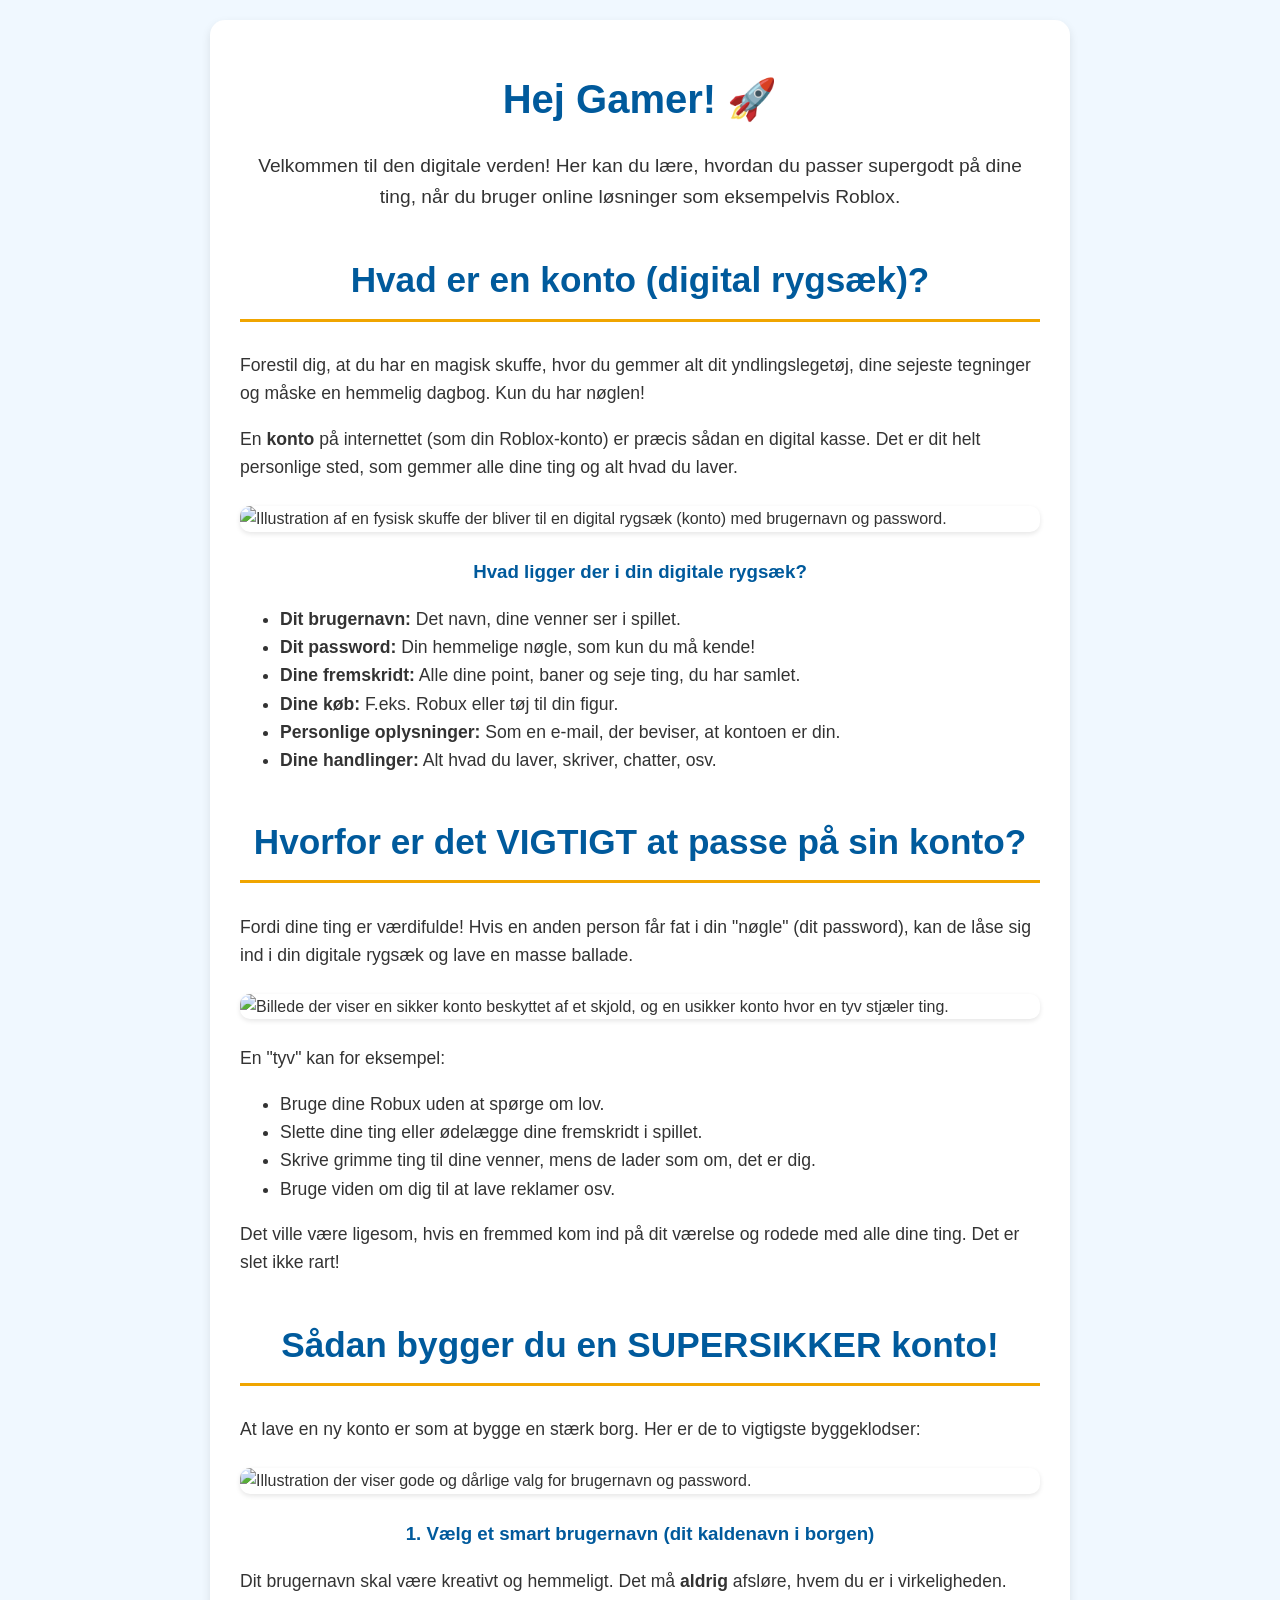
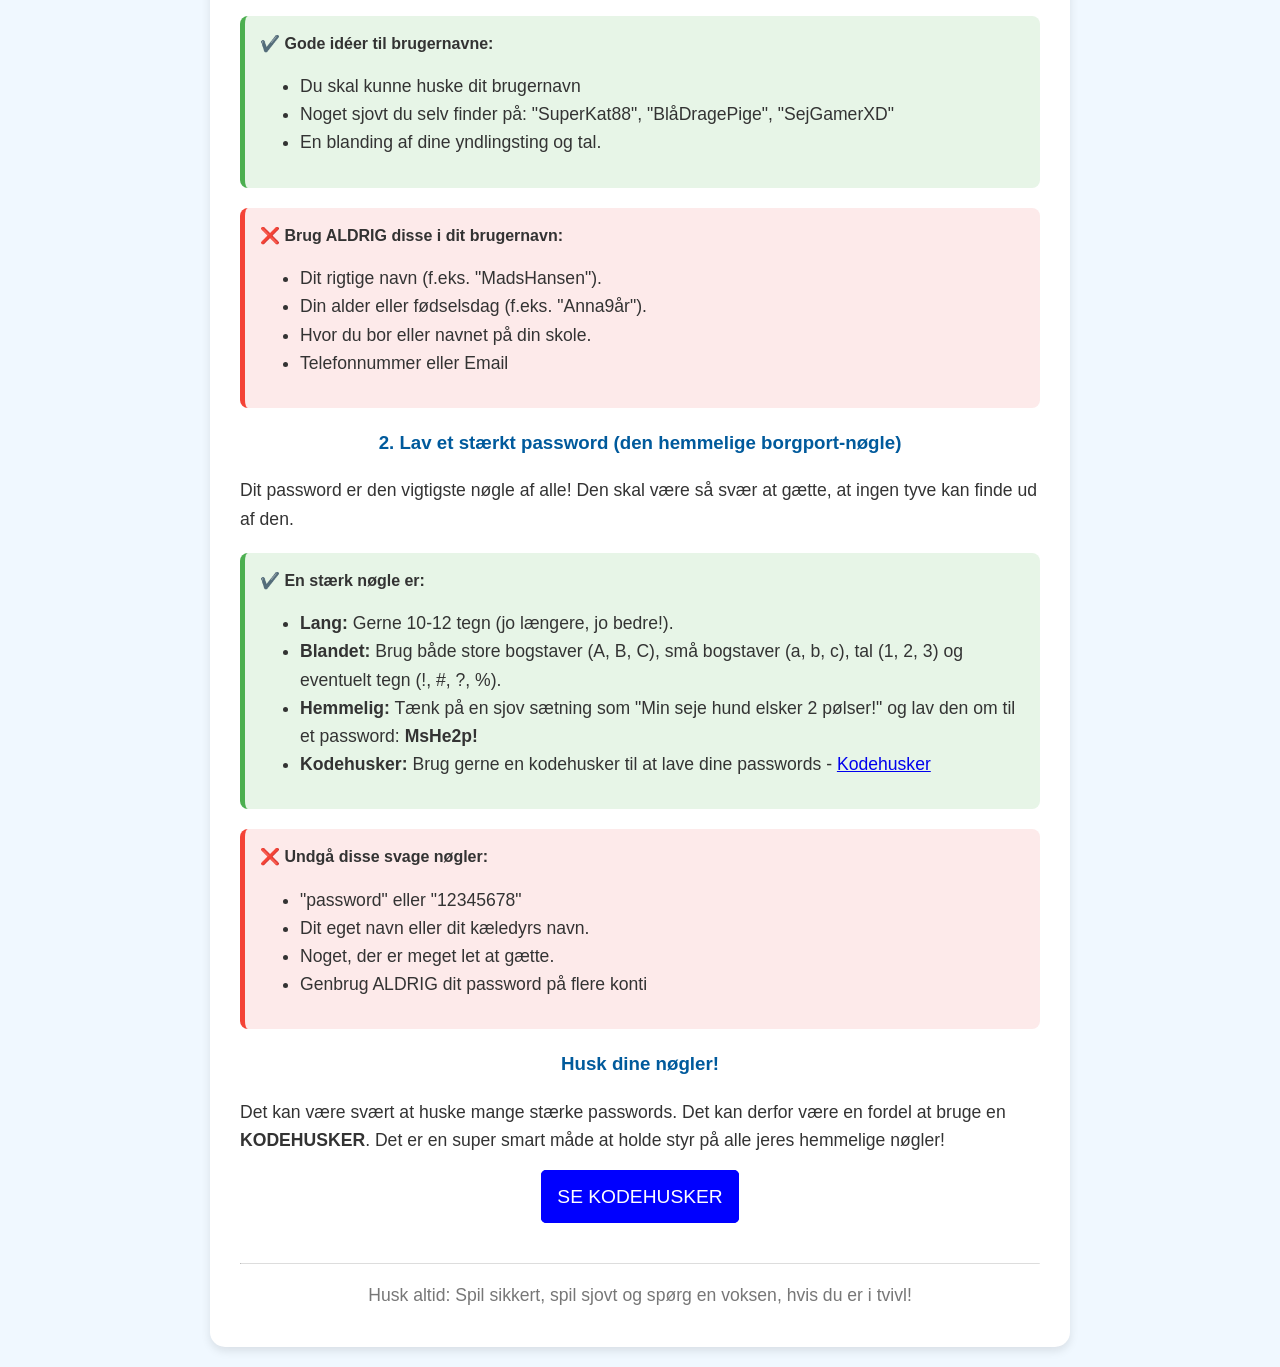
==== Konto/index.html @ e42df416 "konto first version" ====
<!DOCTYPE html>
<html lang="da">
<head>
    <meta charset="UTF-8">
    <meta name="viewport" content="width=device-width, initial-scale=1.0">
    <title>Din Digitale Verden - Pas på din konto!</title>
    <style>
        body {
            font-family: 'Helvetica Neue', Arial, sans-serif;
            background-color: #f0f8ff; /* Lys himmelblå baggrund */
            color: #333;
            margin: 0;
            padding: 20px;
            line-height: 1.6;
        }
        .container {
            max-width: 800px;
            margin: 0 auto;
            background-color: #ffffff; /* Hvid baggrund for indhold */
            padding: 20px 30px;
            border-radius: 15px;
            box-shadow: 0 4px 10px rgba(0,0,0,0.1);
        }
        h1, h2, h3 {
            font-family: 'Comic Sans MS', 'Chalkboard SE', 'Marker Felt', sans-serif; /* Børnevenlig font */
            color: #005a9c; /* Mørkeblå overskrift */
            text-align: center;
        }
        h1 {
            font-size: clamp(2em, 5vw, 2.5em); /* Responsiv fontstørrelse */
            margin-bottom: 20px;
        }
        h2 {
            font-size: clamp(1.8em, 4vw, 2.2em);
            border-bottom: 3px solid #f0a500; /* Varm gul linje */
            padding-bottom: 10px;
            margin-top: 40px;
        }
        p, li {
            font-size: clamp(1em, 2.5vw, 1.1em);
        }
        img {
            max-width: 100%;
            height: auto;
            display: block;
            margin: 25px auto;
            border-radius: 10px;
            box-shadow: 0 2px 5px rgba(0,0,0,0.1);
        }
        .good-tips {
            background-color: #e7f5e7; /* Lys grøn baggrund */
            border-left: 5px solid #4caf50; /* Grøn kant */
            padding: 15px;
            margin: 20px 0;
            border-radius: 8px;
        }
        .bad-tips {
            background-color: #fdeaea; /* Lys rød baggrund */
            border-left: 5px solid #f44336; /* Rød kant */
            padding: 15px;
            margin: 20px 0;
            border-radius: 8px;
        }

        a.LinkButton {
            border: 1px solid blue;
            border-radius: 5px;
            text-decoration : none;
            padding : 15px;
            font-size: 1.2em;
            color: white;
            background-color: blue;
        }
    </style>
</head>
<body>

    <div class="container">
        <h1>Hej Gamer! 🚀</h1>
        <p style="text-align: center; font-size: 1.2em;">Velkommen til den digitale verden! Her kan du lære, hvordan du passer supergodt på dine ting, når du bruger online løsninger som eksempelvis Roblox.</p>

        <!-- Sektion 1: Hvad er en konto? -->
        <h2>Hvad er en konto (digital rygsæk)?</h2>
        <p>
            Forestil dig, at du har en magisk skuffe, hvor du gemmer alt dit yndlingslegetøj, dine sejeste tegninger og måske en hemmelig dagbog. Kun du har nøglen!
        </p>
        <p>
            En <strong>konto</strong> på internettet (som din Roblox-konto) er præcis sådan en digital kasse. Det er dit helt personlige sted, som gemmer alle dine ting og alt hvad du laver.
        </p>
        <img src="https://i.imgur.com/8a5gY1j.png" alt="Illustration af en fysisk skuffe der bliver til en digital rygsæk (konto) med brugernavn og password.">
        
        <h3>Hvad ligger der i din digitale rygsæk?</h3>
        <ul>
            <li><strong>Dit brugernavn:</strong> Det navn, dine venner ser i spillet.</li>
            <li><strong>Dit password:</strong> Din hemmelige nøgle, som kun du må kende!</li>
            <li><strong>Dine fremskridt:</strong> Alle dine point, baner og seje ting, du har samlet.</li>
            <li><strong>Dine køb:</strong> F.eks. Robux eller tøj til din figur.</li>
            <li><strong>Personlige oplysninger:</strong> Som en e-mail, der beviser, at kontoen er din.</li>
            <li><strong>Dine handlinger:</strong> Alt hvad du laver, skriver, chatter, osv.</li>
        </ul>

        <!-- Sektion 2: Hvorfor beskytte sin konto? -->
        <h2>Hvorfor er det VIGTIGT at passe på sin konto?</h2>
        <p>
            Fordi dine ting er værdifulde! Hvis en anden person får fat i din "nøgle" (dit password), kan de låse sig ind i din digitale rygsæk og lave en masse ballade.
        </p>
        <img src="https://i.imgur.com/G5gJz3X.png" alt="Billede der viser en sikker konto beskyttet af et skjold, og en usikker konto hvor en tyv stjæler ting.">
        <p>
            En "tyv" kan for eksempel:
        </p>
        <ul>
            <li>Bruge dine Robux uden at spørge om lov.</li>
            <li>Slette dine ting eller ødelægge dine fremskridt i spillet.</li>
            <li>Skrive grimme ting til dine venner, mens de lader som om, det er dig.</li>
            <li>Bruge viden om dig til at lave reklamer osv.</li>
        </ul>
        <p>
            Det ville være ligesom, hvis en fremmed kom ind på dit værelse og rodede med alle dine ting. Det er slet ikke rart!
        </p>

        <!-- Sektion 3: Hvordan laver man en god konto? -->
        <h2>Sådan bygger du en SUPERSIKKER konto!</h2>
        <p>
            At lave en ny konto er som at bygge en stærk borg. Her er de to vigtigste byggeklodser:
        </p>
        <img src="https://i.imgur.com/3c8S6aT.png" alt="Illustration der viser gode og dårlige valg for brugernavn og password.">

        <h3>1. Vælg et smart brugernavn (dit kaldenavn i borgen)</h3>
        <p>Dit brugernavn skal være kreativt og hemmeligt. Det må <strong>aldrig</strong> afsløre, hvem du er i virkeligheden.</p>
        
        <div class="good-tips">
            <strong>✔️ Gode idéer til brugernavne:</strong>
            <ul>
                <li>Du skal kunne huske dit brugernavn</li>
                <li>Noget sjovt du selv finder på: "SuperKat88", "BlåDragePige", "SejGamerXD"</li>
                <li>En blanding af dine yndlingsting og tal.</li>
            </ul>
        </div>
        
        <div class="bad-tips">
            <strong>❌ Brug ALDRIG disse i dit brugernavn:</strong>
            <ul>
                <li>Dit rigtige navn (f.eks. "MadsHansen").</li>
                <li>Din alder eller fødselsdag (f.eks. "Anna9år").</li>
                <li>Hvor du bor eller navnet på din skole.</li>
                <li>Telefonnummer eller Email</li>
            </ul>
        </div>

        <h3>2. Lav et stærkt password (den hemmelige borgport-nøgle)</h3>
        <p>Dit password er den vigtigste nøgle af alle! Den skal være så svær at gætte, at ingen tyve kan finde ud af den.</p>

        <div class="good-tips">
            <strong>✔️ En stærk nøgle er:</strong>
            <ul>
                <li><strong>Lang:</strong> Gerne 10-12 tegn (jo længere, jo bedre!).</li>
                <li><strong>Blandet:</strong> Brug både store bogstaver (A, B, C), små bogstaver (a, b, c), tal (1, 2, 3) og eventuelt tegn (!, #, ?, %).</li>
                <li><strong>Hemmelig:</strong> Tænk på en sjov sætning som "Min seje hund elsker 2 pølser!" og lav den om til et password: <strong>MsHe2p!</strong></li>
                <li><strong>Kodehusker:</strong> Brug gerne en kodehusker til at lave dine passwords - <a href="https://roelsgaard.github.io/Tools/Kodehusker" target="_blank">Kodehusker</a>
            </ul>
        </div>

        <div class="bad-tips">
            <strong>❌ Undgå disse svage nøgler:</strong>
            <ul>
                <li>"password" eller "12345678"</li>
                <li>Dit eget navn eller dit kæledyrs navn.</li>
                <li>Noget, der er meget let at gætte.</li>
                <li>Genbrug ALDRIG dit password på flere konti</li>
            </ul>
        </div>

        <h3>Husk dine nøgler!</h3>
        <p>
            Det kan være svært at huske mange stærke passwords. Det kan derfor være en fordel at bruge en <strong>KODEHUSKER</strong>. Det er en super smart måde at holde styr på alle jeres hemmelige nøgler!
        </p>
        <p>
            <div style="text-align: center; padding-top: 10px">
                <a class="LinkButton" href="https://roelsgaard.github.io/Tools/Kodehusker" target="_blank">SE KODEHUSKER</a>
            </div>
        </p>

        <hr style="margin-top: 50px; border-top: 1px solid #ddd; border-bottom: none;">
        <p style="text-align: center; color: #777;">Husk altid: Spil sikkert, spil sjovt og spørg en voksen, hvis du er i tvivl!</p>
    </div>

</body>
</html>
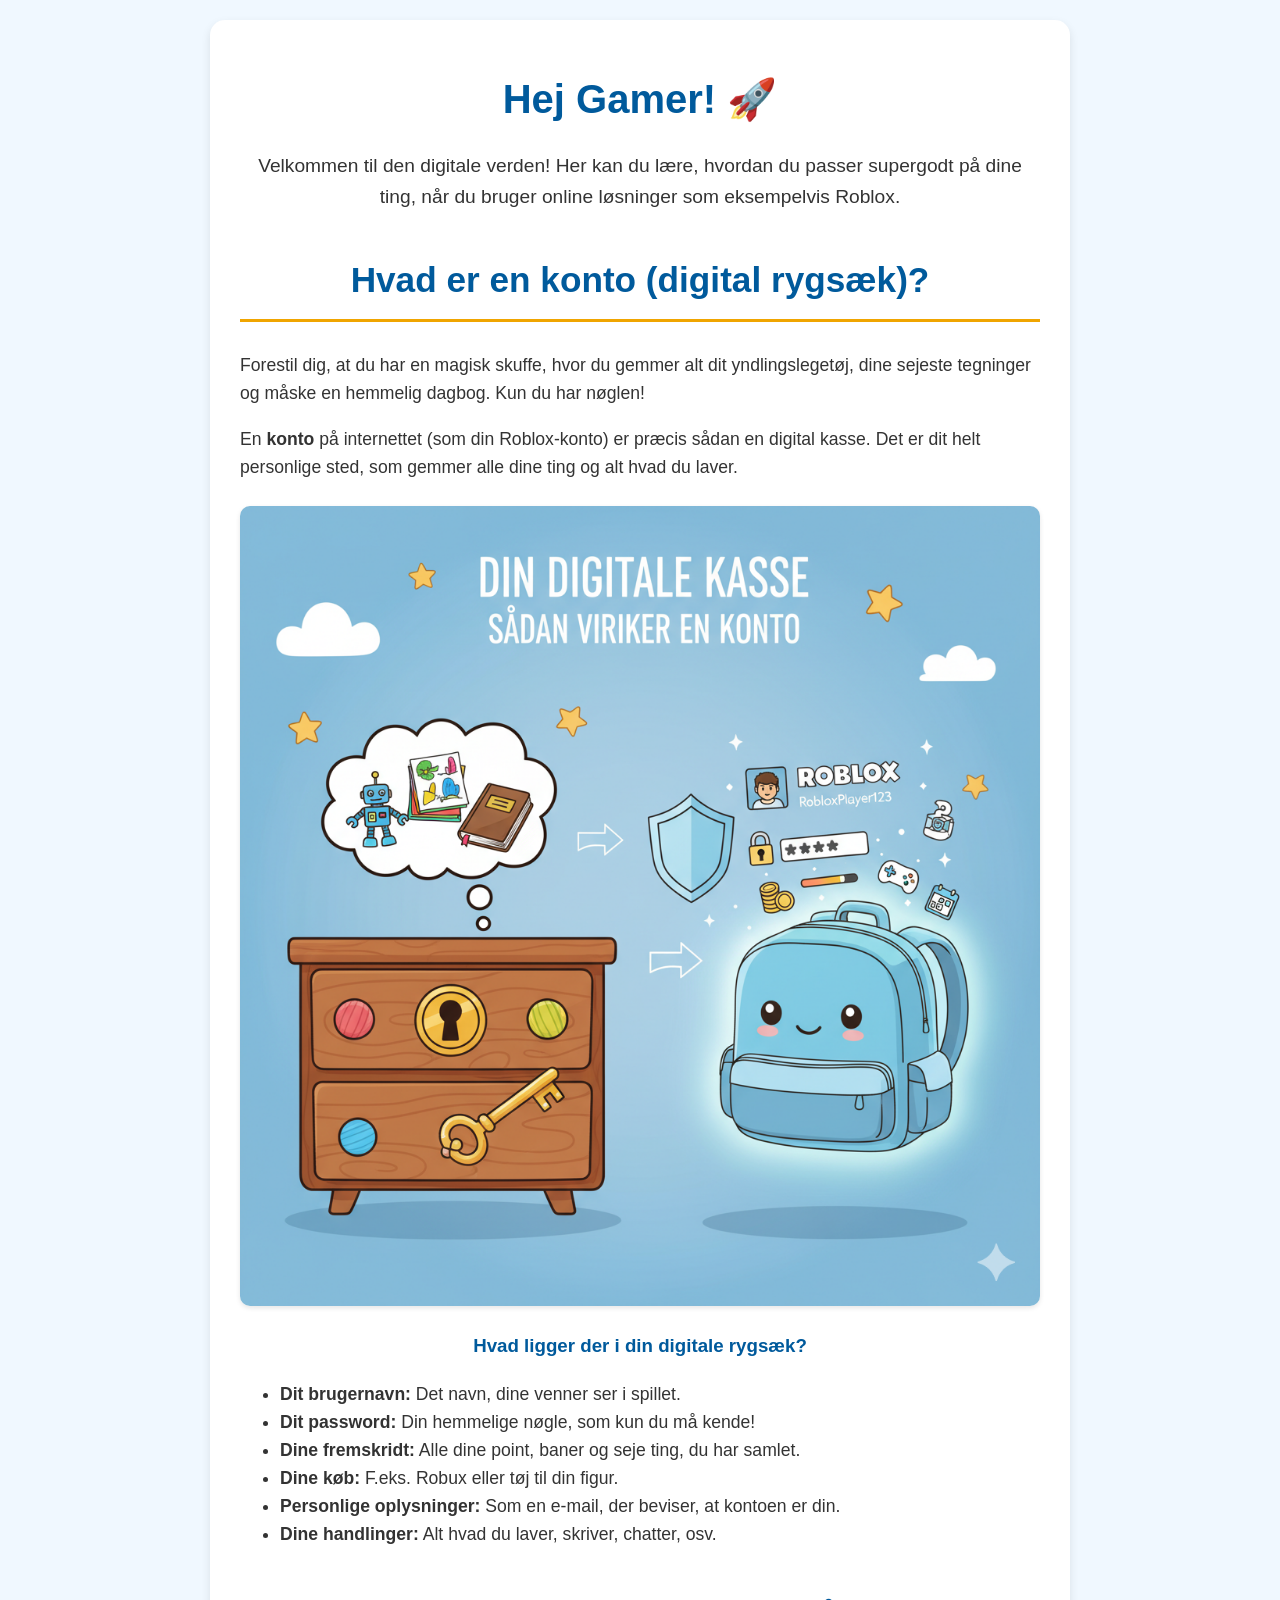
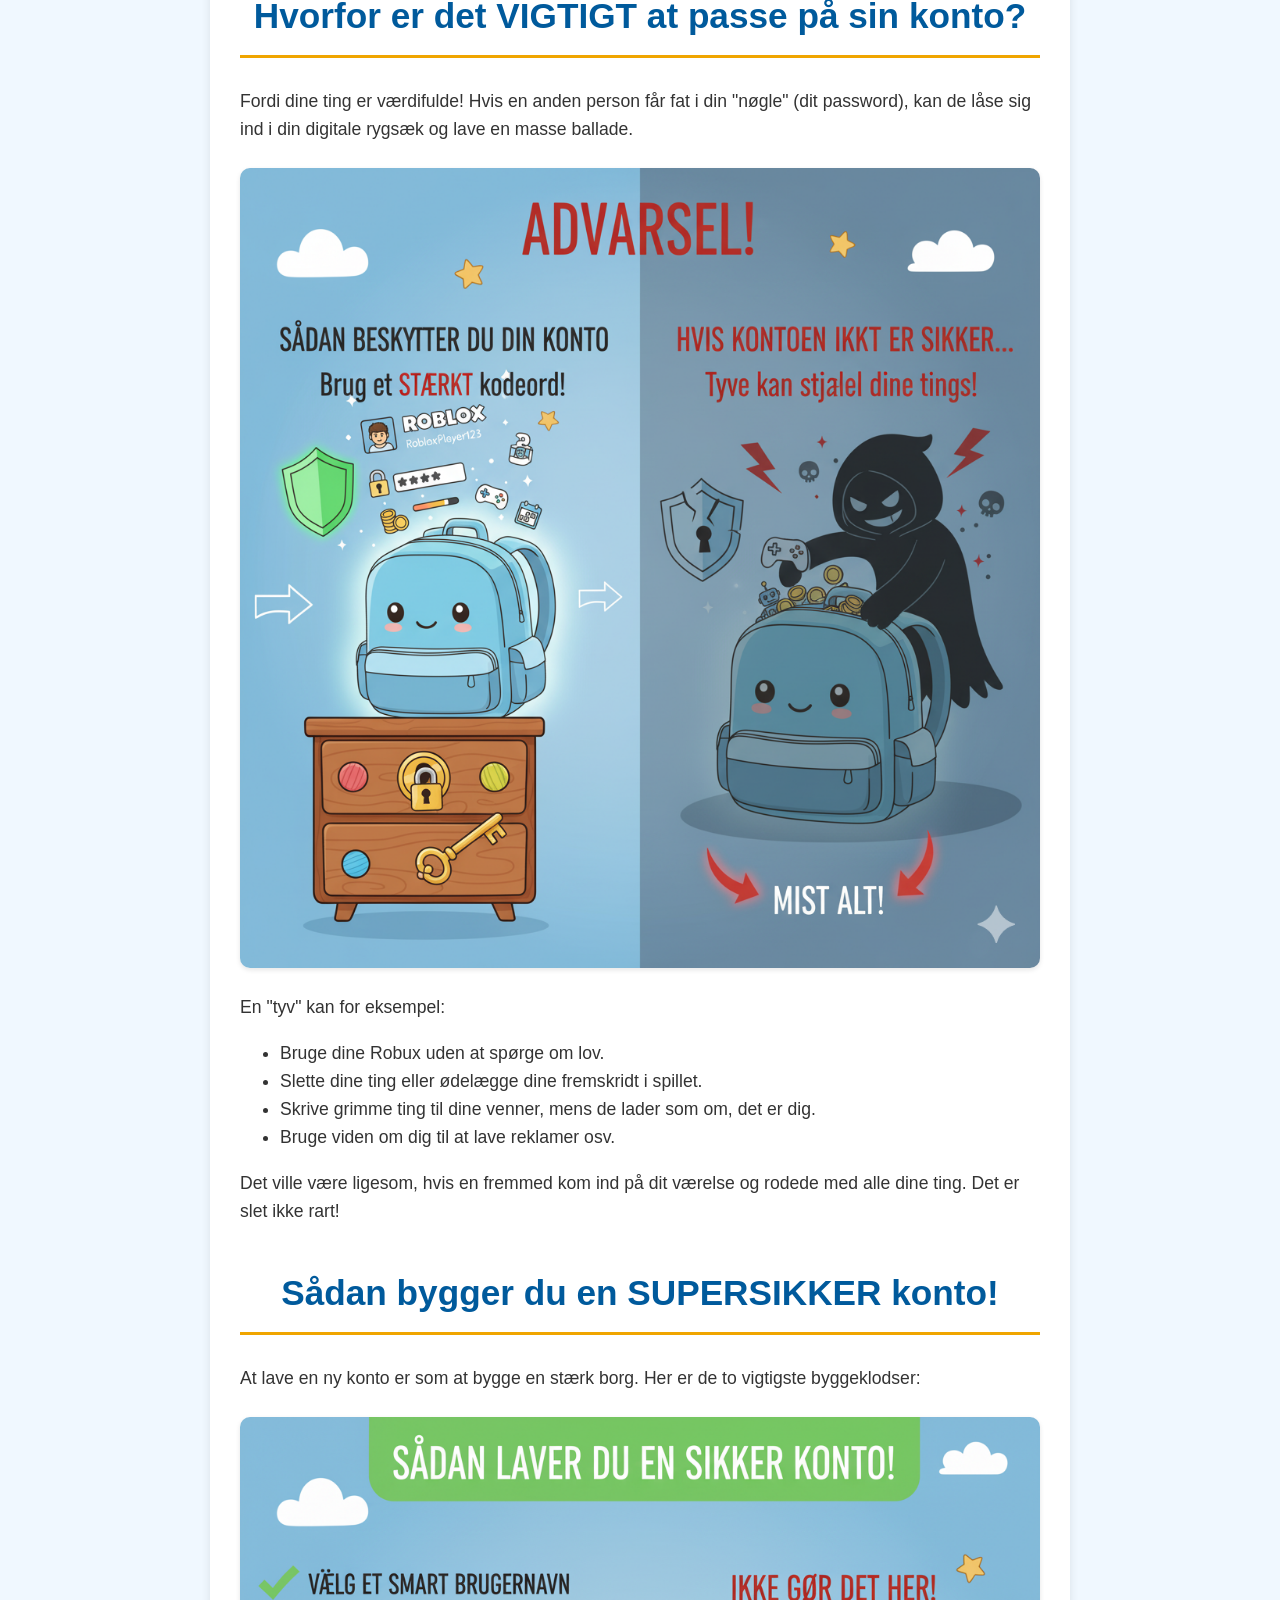
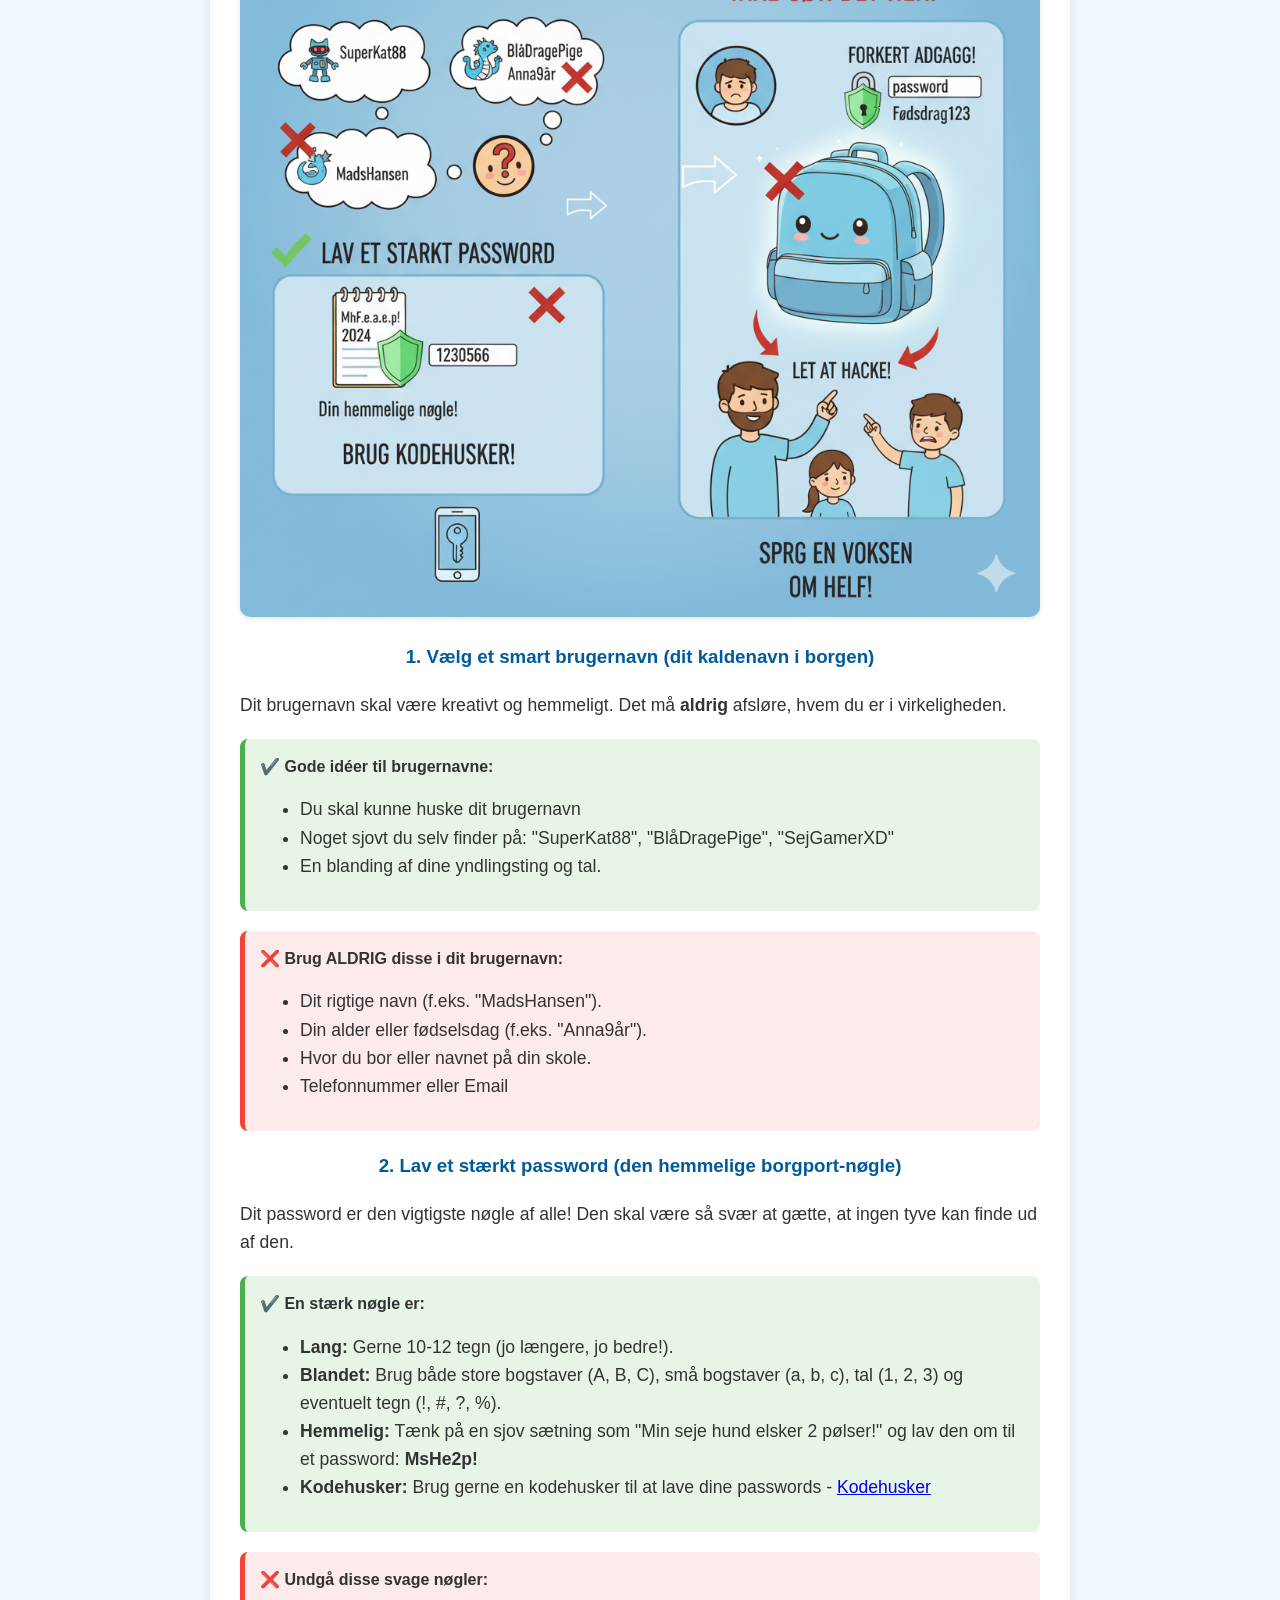
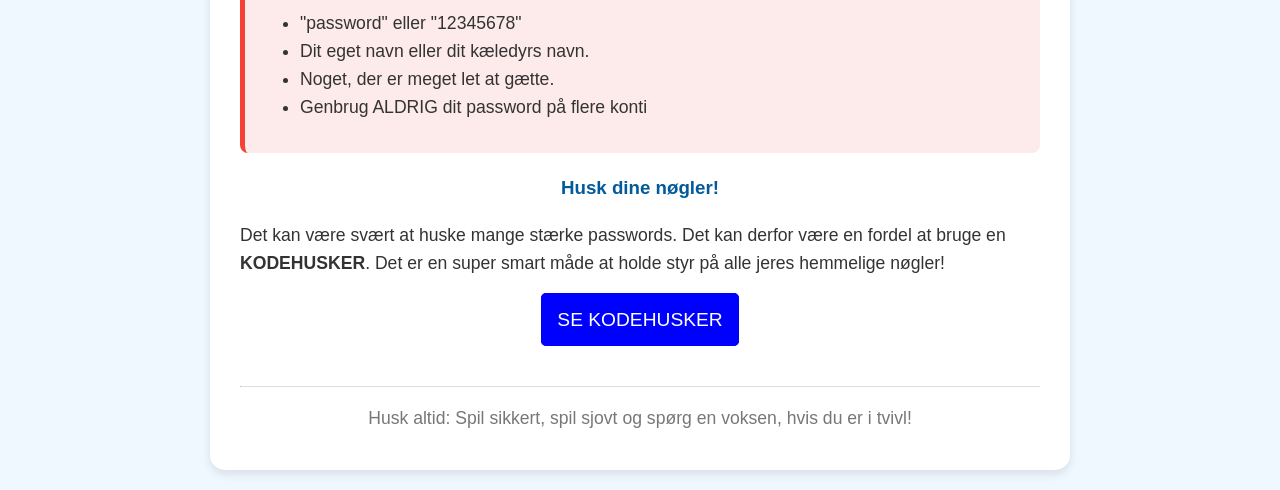
==== commit bc8d33b2: "adding images" ====
--- a/Konto/index.html
+++ b/Konto/index.html
@@ -87,7 +87,7 @@
         <p>
             En <strong>konto</strong> på internettet (som din Roblox-konto) er præcis sådan en digital kasse. Det er dit helt personlige sted, som gemmer alle dine ting og alt hvad du laver.
         </p>
-        <img src="https://i.imgur.com/8a5gY1j.png" alt="Illustration af en fysisk skuffe der bliver til en digital rygsæk (konto) med brugernavn og password.">
+        <img src="./konto1.png" alt="Illustration af en fysisk skuffe der bliver til en digital rygsæk (konto) med brugernavn og password.">
         
         <h3>Hvad ligger der i din digitale rygsæk?</h3>
         <ul>
@@ -104,7 +104,7 @@
         <p>
             Fordi dine ting er værdifulde! Hvis en anden person får fat i din "nøgle" (dit password), kan de låse sig ind i din digitale rygsæk og lave en masse ballade.
         </p>
-        <img src="https://i.imgur.com/G5gJz3X.png" alt="Billede der viser en sikker konto beskyttet af et skjold, og en usikker konto hvor en tyv stjæler ting.">
+        <img src="./konto2.png" alt="Billede der viser en sikker konto beskyttet af et skjold, og en usikker konto hvor en tyv stjæler ting.">
         <p>
             En "tyv" kan for eksempel:
         </p>
@@ -123,7 +123,7 @@
         <p>
             At lave en ny konto er som at bygge en stærk borg. Her er de to vigtigste byggeklodser:
         </p>
-        <img src="https://i.imgur.com/3c8S6aT.png" alt="Illustration der viser gode og dårlige valg for brugernavn og password.">
+        <img src="./konto3.png" alt="Illustration der viser gode og dårlige valg for brugernavn og password.">
 
         <h3>1. Vælg et smart brugernavn (dit kaldenavn i borgen)</h3>
         <p>Dit brugernavn skal være kreativt og hemmeligt. Det må <strong>aldrig</strong> afsløre, hvem du er i virkeligheden.</p>
